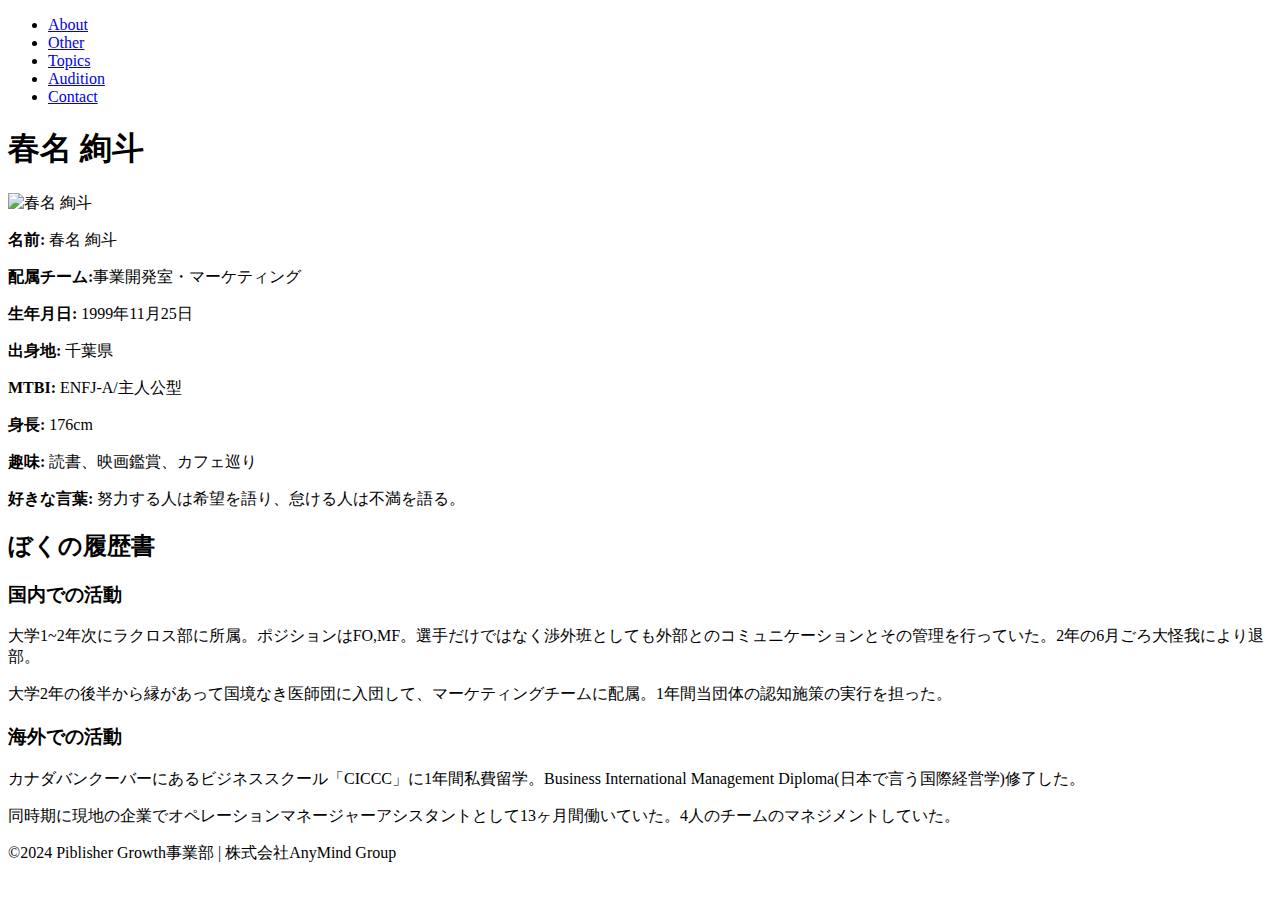
==== main.html @ 88bd71f5 "2回目" ====
<!DOCTYPE html>
<html lang="ja">
<head>
    <meta charset="UTF-8">
    <meta name="viewport" content="width=device-width, initial-scale=1.0">
    <title>Kento Haruna - 24卒 Publisher Growth事業部</title>
    <link rel="stylesheet" href="styles.css">
</head>
<body>
    <header>
        <nav>
            <ul>
                <li><a href="#about">About</a></li>
                <li><a href="#talent">Other</a></li>
                <li><a href="#topics">Topics</a></li>
                <li><a href="#audition">Audition</a></li>
                <li><a href="#contact">Contact</a></li>
            </ul>
        </nav>
    </header>
    <main>
        <section id="profile">
            <h1>春名 絢斗</h1>
            <div class="profile-image">
                <img src="IMG_kento.haruna.jpg" alt="春名 絢斗">
            </div>
            <div class="profile-details">
                <p><strong>名前:</strong> 春名 絢斗</p>
                <p><strong>配属チーム:</strong>事業開発室・マーケティング</p>
                <p><strong>生年月日:</strong> 1999年11月25日</p>
                <p><strong>出身地:</strong> 千葉県</p>
                <p><strong>MTBI:</strong> ENFJ-A/主人公型</p>
                <p><strong>身長:</strong> 176cm</p>
                <p><strong>趣味:</strong> 読書、映画鑑賞、カフェ巡り</p>
                <p><strong>好きな言葉:</strong> 努力する人は希望を語り、怠ける人は不満を語る。</p>
            </div>
        </section>
        <section id="works"> <!-- IDを英数字に変更 -->
            <h2>ぼくの履歴書</h2>
            <h3>国内での活動</h3>
            <p>大学1~2年次にラクロス部に所属。ポジションはFO,MF。選手だけではなく渉外班としても外部とのコミュニケーションとその管理を行っていた。2年の6月ごろ大怪我により退部。</p>
            <p>大学2年の後半から縁があって国境なき医師団に入団して、マーケティングチームに配属。1年間当団体の認知施策の実行を担った。</p>
            <h3>海外での活動</h3>
            <p>カナダバンクーバーにあるビジネススクール「CICCC」に1年間私費留学。Business International Management Diploma(日本で言う国際経営学)修了した。</p>
            <p>同時期に現地の企業でオペレーションマネージャーアシスタントとして13ヶ月間働いていた。4人のチームのマネジメントしていた。</p>
        </section>
    </main>
    <footer>
        <p>©2024 Piblisher Growth事業部 | 株式会社AnyMind Group</p>
    </footer>
</body>
</html>
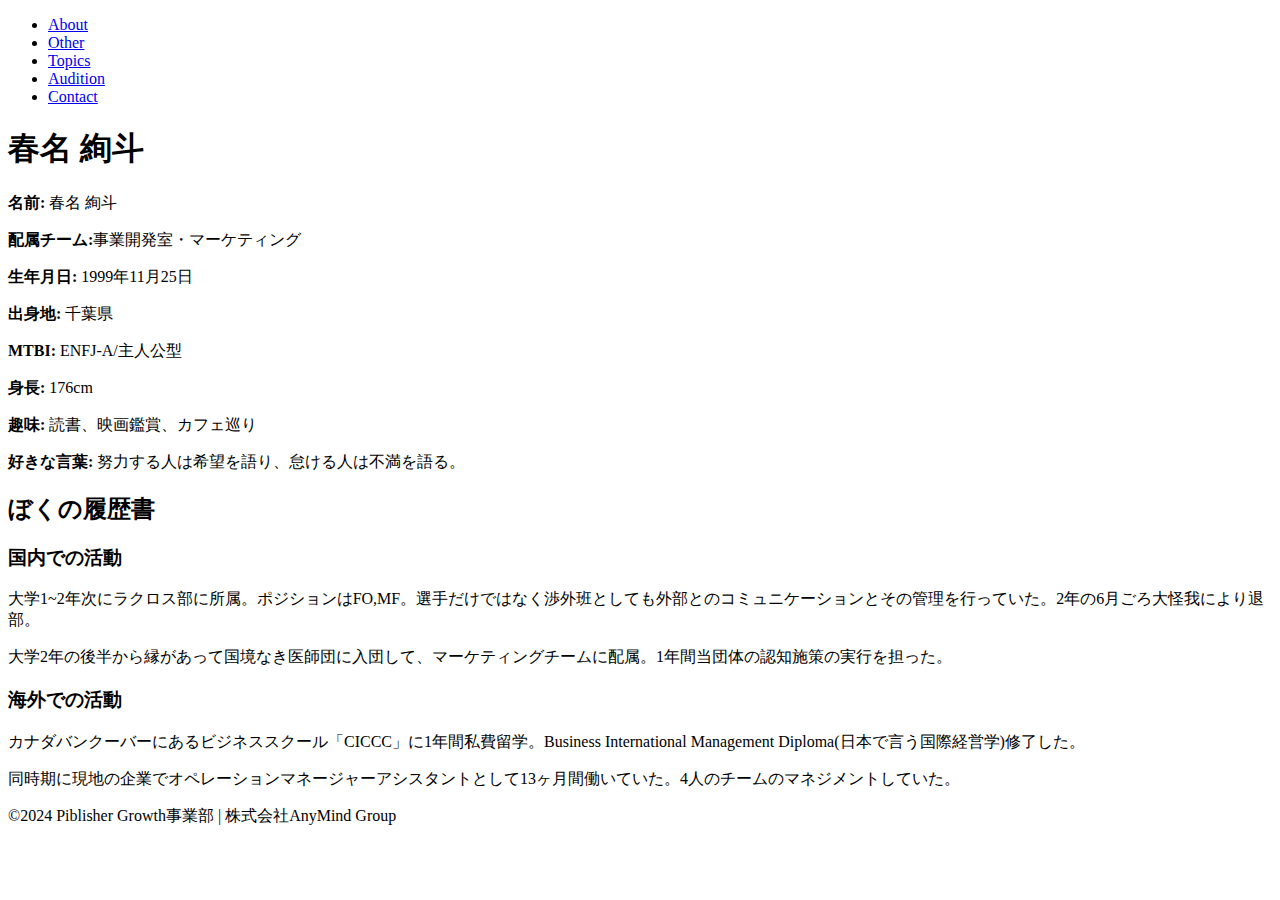
==== commit ac0cac0b: "4回目" ====
--- a/main.html
+++ b/main.html
@@ -21,9 +21,6 @@
     <main>
         <section id="profile">
             <h1>春名 絢斗</h1>
-            <div class="profile-image">
-                <img src="IMG_kento.haruna.jpg" alt="春名 絢斗">
-            </div>
             <div class="profile-details">
                 <p><strong>名前:</strong> 春名 絢斗</p>
                 <p><strong>配属チーム:</strong>事業開発室・マーケティング</p>
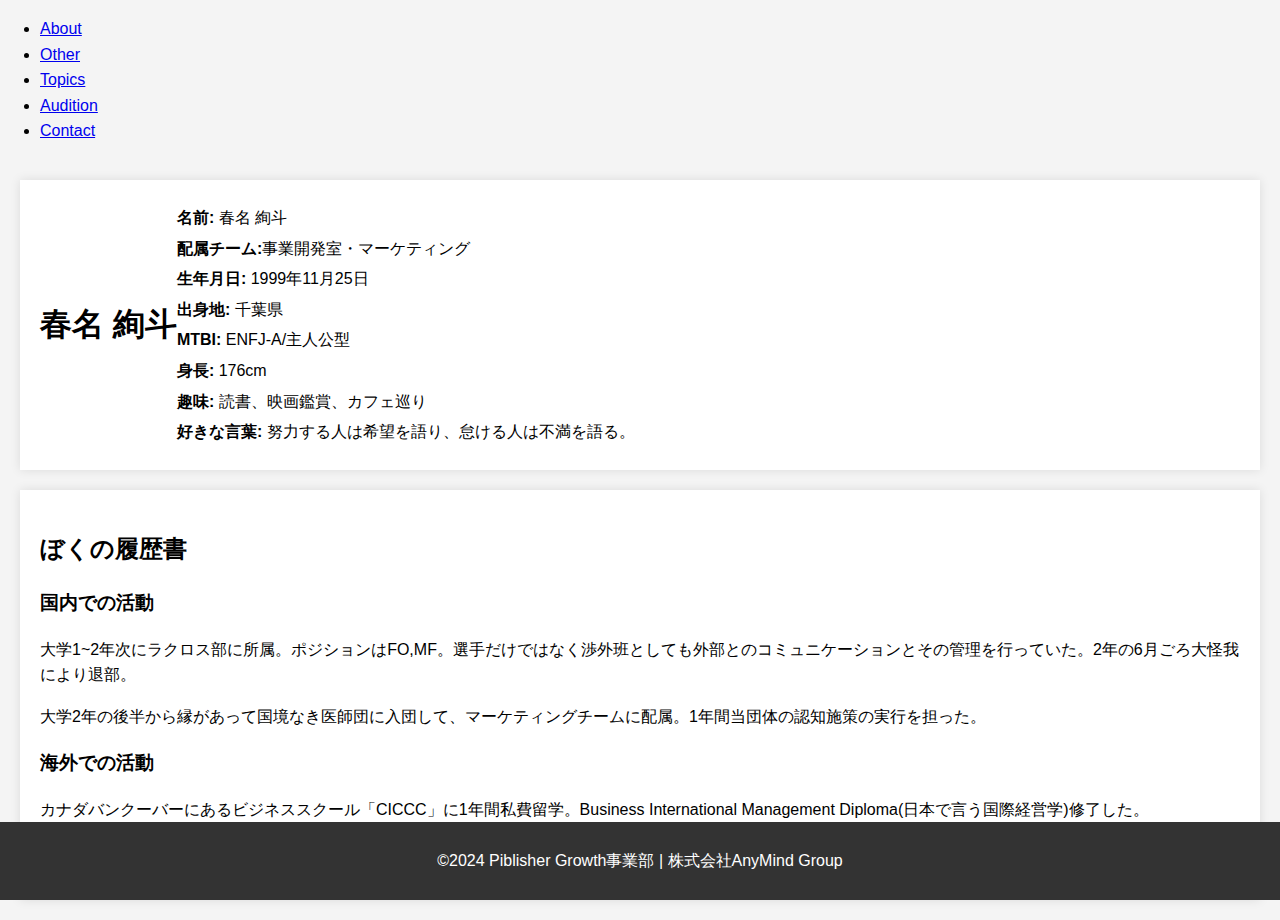
==== commit 05f57cf6: "Update main.html" ====
--- a/main.html
+++ b/main.html
@@ -4,7 +4,7 @@
     <meta charset="UTF-8">
     <meta name="viewport" content="width=device-width, initial-scale=1.0">
     <title>Kento Haruna - 24卒 Publisher Growth事業部</title>
-    <link rel="stylesheet" href="styles.css">
+    <link rel="stylesheet" href="main.css">
 </head>
 <body>
     <header>
@@ -46,4 +46,4 @@
         <p>©2024 Piblisher Growth事業部 | 株式会社AnyMind Group</p>
     </footer>
 </body>
-</html>+</html>
--- a/main.css
+++ b/main.css
@@ -0,0 +1,46 @@
+body {
+    font-family: Arial, sans-serif;
+    line-height: 1.6;
+    margin: 0;
+    padding: 0;
+    background-color: #f4f4f4;
+}
+main {
+    padding: 20px;
+}
+
+#profile {
+    display: flex;
+    align-items: center;
+    background: #fff;
+    padding: 20px;
+    margin-bottom: 20px;
+    box-shadow: 0 0 10px rgba(0, 0, 0, 0.1);
+}
+
+.profile-image img {
+    width: 200px;
+    height: auto;
+    margin-right: 20px;
+}
+
+.profile-details p {
+    margin: 5px 0;
+}
+
+#works { /* IDを英数字に変更 */
+    background: #fff;
+    padding: 20px;
+    box-shadow: 0 0 10px rgba(0, 0, 0, 0.1);
+}
+
+footer {
+    background: #333;
+    color: #fff;
+    text-align: center;
+    padding: 10px 0;
+    width: 100%;
+    bottom: 0;
+    left: 0;
+    position: fixed; /* absoluteからfixedに変更 */
+}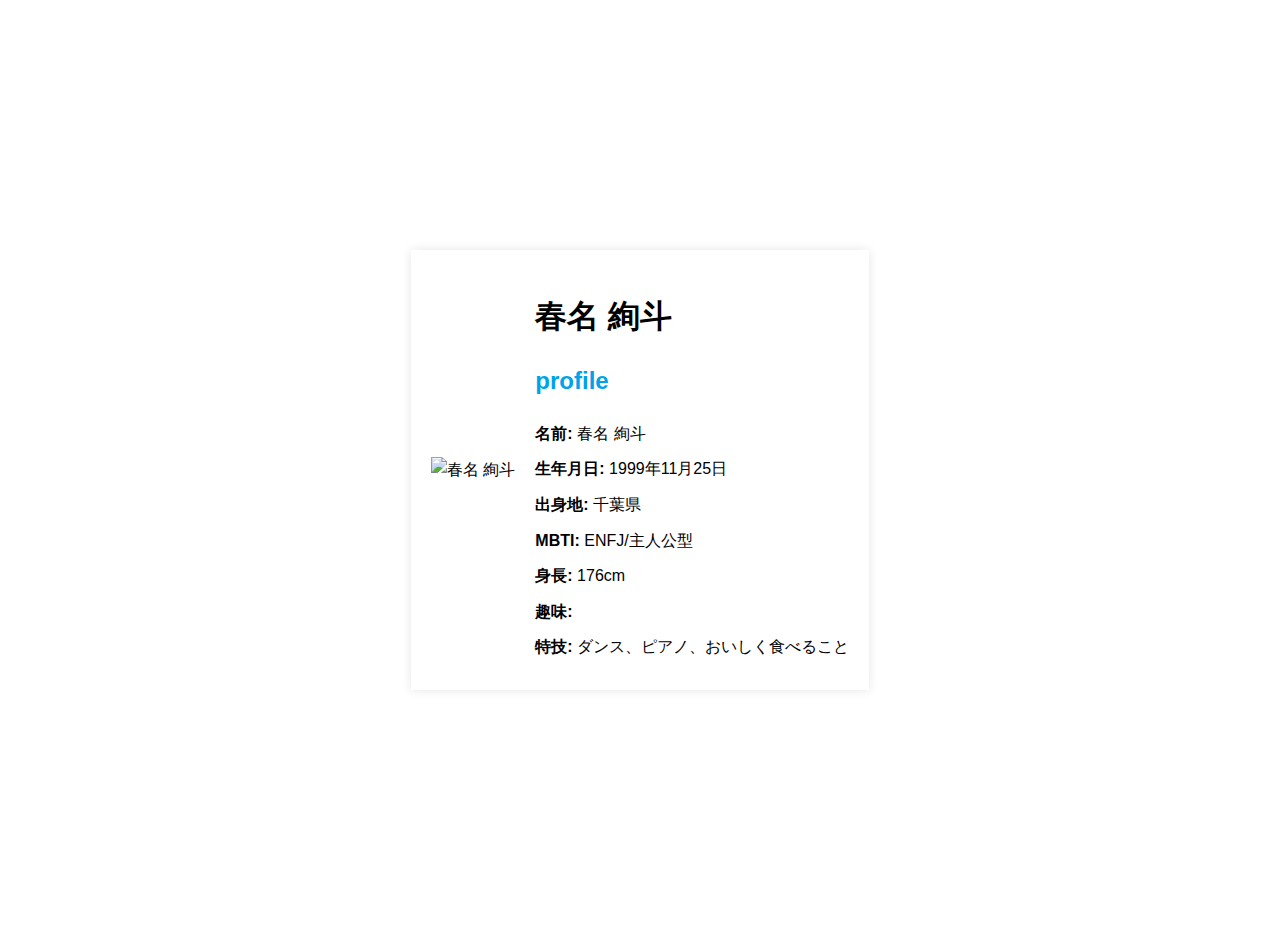
==== commit 22f21414: "ver2の1回目試み" ====
--- a/main.html
+++ b/main.html
@@ -3,47 +3,29 @@
 <head>
     <meta charset="UTF-8">
     <meta name="viewport" content="width=device-width, initial-scale=1.0">
+    <title>春名絢斗 - Profile</title>
+    <link rel="stylesheet" href="main.css">
     <title>Kento Haruna - 24卒 Publisher Growth事業部</title>
     <link rel="stylesheet" href="main.css">
 </head>
 <body>
-    <header>
-        <nav>
-            <ul>
-                <li><a href="#about">About</a></li>
-                <li><a href="#talent">Other</a></li>
-                <li><a href="#topics">Topics</a></li>
-                <li><a href="#audition">Audition</a></li>
-                <li><a href="#contact">Contact</a></li>
-            </ul>
-        </nav>
-    </header>
     <main>
         <section id="profile">
-            <h1>春名 絢斗</h1>
+            <div class="profile-image">
+                <img src="https://photos.app.goo.gl/aLqCPwcLXCzxSr9s8" alt="春名 絢斗">
+            </div>
             <div class="profile-details">
+                <h1>春名 絢斗</h1>
+                <h2>profile</h2>
                 <p><strong>名前:</strong> 春名 絢斗</p>
-                <p><strong>配属チーム:</strong>事業開発室・マーケティング</p>
                 <p><strong>生年月日:</strong> 1999年11月25日</p>
                 <p><strong>出身地:</strong> 千葉県</p>
-                <p><strong>MTBI:</strong> ENFJ-A/主人公型</p>
+                <p><strong>MBTI:</strong> ENFJ/主人公型</p>
                 <p><strong>身長:</strong> 176cm</p>
-                <p><strong>趣味:</strong> 読書、映画鑑賞、カフェ巡り</p>
-                <p><strong>好きな言葉:</strong> 努力する人は希望を語り、怠ける人は不満を語る。</p>
+                <p><strong>趣味:</strong> </p>
+                <p><strong>特技:</strong> ダンス、ピアノ、おいしく食べること</p>
             </div>
         </section>
-        <section id="works"> <!-- IDを英数字に変更 -->
-            <h2>ぼくの履歴書</h2>
-            <h3>国内での活動</h3>
-            <p>大学1~2年次にラクロス部に所属。ポジションはFO,MF。選手だけではなく渉外班としても外部とのコミュニケーションとその管理を行っていた。2年の6月ごろ大怪我により退部。</p>
-            <p>大学2年の後半から縁があって国境なき医師団に入団して、マーケティングチームに配属。1年間当団体の認知施策の実行を担った。</p>
-            <h3>海外での活動</h3>
-            <p>カナダバンクーバーにあるビジネススクール「CICCC」に1年間私費留学。Business International Management Diploma(日本で言う国際経営学)修了した。</p>
-            <p>同時期に現地の企業でオペレーションマネージャーアシスタントとして13ヶ月間働いていた。4人のチームのマネジメントしていた。</p>
-        </section>
     </main>
-    <footer>
-        <p>©2024 Piblisher Growth事業部 | 株式会社AnyMind Group</p>
-    </footer>
 </body>
 </html>
--- a/main.css
+++ b/main.css
@@ -5,7 +5,13 @@
     padding: 0;
     background-color: #f4f4f4;
 }
+
 main {
+    display: flex;
+    justify-content: center;
+    align-items: center;
+    height: 100vh;
+    background-color: #ffffff;
     padding: 20px;
 }
 
@@ -14,33 +20,30 @@
     align-items: center;
     background: #fff;
     padding: 20px;
-    margin-bottom: 20px;
     box-shadow: 0 0 10px rgba(0, 0, 0, 0.1);
 }
 
 .profile-image img {
-    width: 200px;
+    width: 300px;
     height: auto;
     margin-right: 20px;
 }
 
-.profile-details p {
-    margin: 5px 0;
+.profile-details {
+    max-width: 400px;
 }
 
-#works { /* IDを英数字に変更 */
-    background: #fff;
-    padding: 20px;
-    box-shadow: 0 0 10px rgba(0, 0, 0, 0.1);
+.profile-details h1 {
+    font-size: 2em;
+    margin-bottom: 10px;
 }
 
-footer {
-    background: #333;
-    color: #fff;
-    text-align: center;
-    padding: 10px 0;
-    width: 100%;
-    bottom: 0;
-    left: 0;
-    position: fixed; /* absoluteからfixedに変更 */
-}+.profile-details h2 {
+    font-size: 1.5em;
+    color: #00a2e8;
+    margin-bottom: 20px;
+}
+
+.profile-details p {
+    margin: 10px 0;
+}
--- a/main.css
+++ b/main.css
@@ -5,7 +5,13 @@
     padding: 0;
     background-color: #f4f4f4;
 }
+
 main {
+    display: flex;
+    justify-content: center;
+    align-items: center;
+    height: 100vh;
+    background-color: #ffffff;
     padding: 20px;
 }
 
@@ -14,33 +20,30 @@
     align-items: center;
     background: #fff;
     padding: 20px;
-    margin-bottom: 20px;
     box-shadow: 0 0 10px rgba(0, 0, 0, 0.1);
 }
 
 .profile-image img {
-    width: 200px;
+    width: 300px;
     height: auto;
     margin-right: 20px;
 }
 
-.profile-details p {
-    margin: 5px 0;
+.profile-details {
+    max-width: 400px;
 }
 
-#works { /* IDを英数字に変更 */
-    background: #fff;
-    padding: 20px;
-    box-shadow: 0 0 10px rgba(0, 0, 0, 0.1);
+.profile-details h1 {
+    font-size: 2em;
+    margin-bottom: 10px;
 }
 
-footer {
-    background: #333;
-    color: #fff;
-    text-align: center;
-    padding: 10px 0;
-    width: 100%;
-    bottom: 0;
-    left: 0;
-    position: fixed; /* absoluteからfixedに変更 */
-}+.profile-details h2 {
+    font-size: 1.5em;
+    color: #00a2e8;
+    margin-bottom: 20px;
+}
+
+.profile-details p {
+    margin: 10px 0;
+}
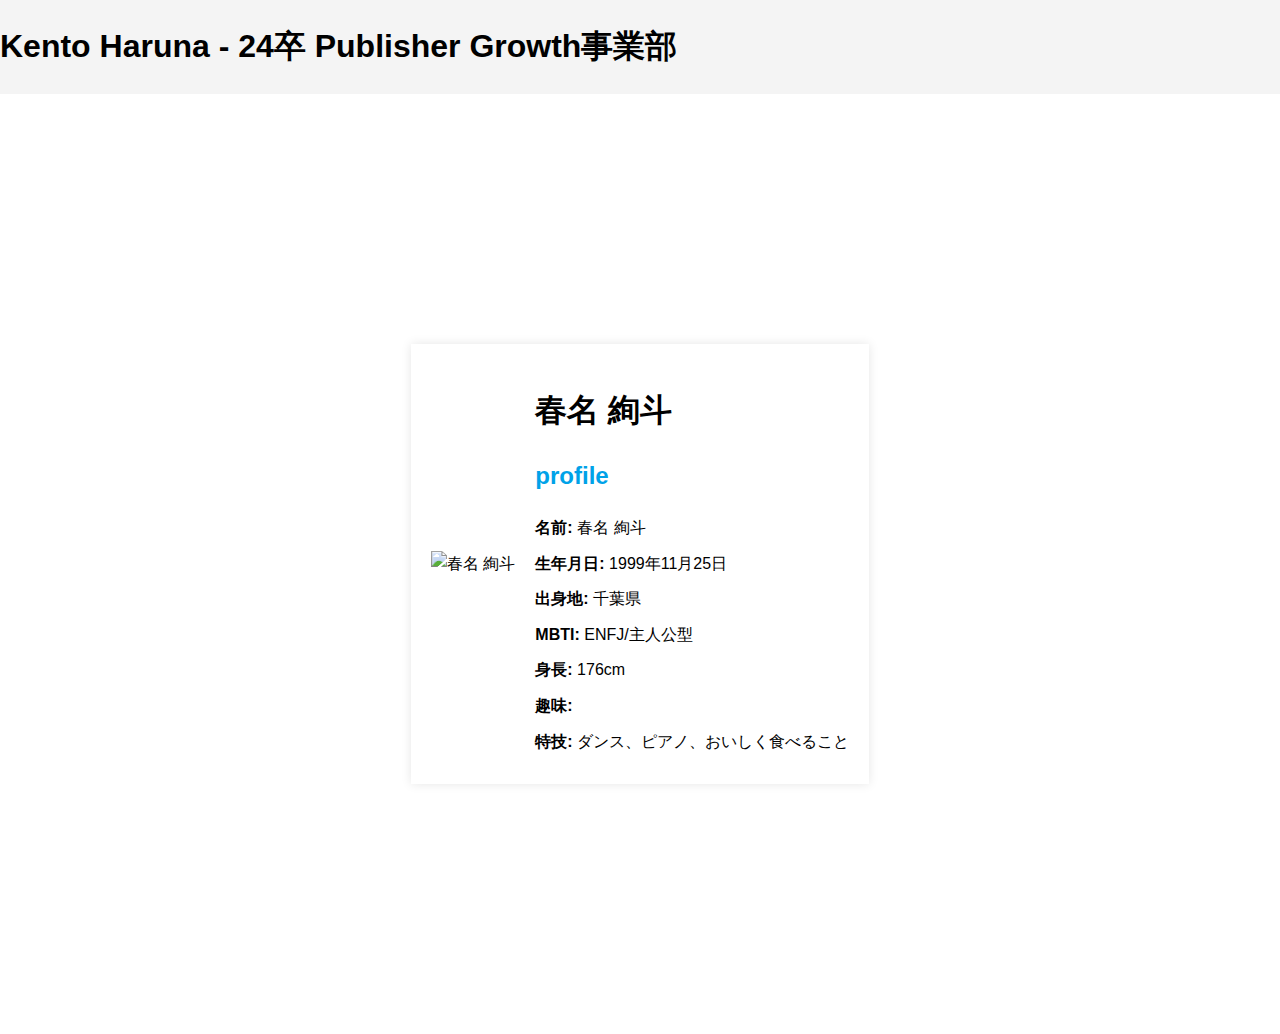
==== commit 8e15cd3b: "Update main.html" ====
--- a/main.html
+++ b/main.html
@@ -5,7 +5,7 @@
     <meta name="viewport" content="width=device-width, initial-scale=1.0">
     <title>春名絢斗 - Profile</title>
     <link rel="stylesheet" href="main.css">
-    <title>Kento Haruna - 24卒 Publisher Growth事業部</title>
+    <h1>Kento Haruna - 24卒 Publisher Growth事業部</h1>
     <link rel="stylesheet" href="main.css">
 </head>
 <body>
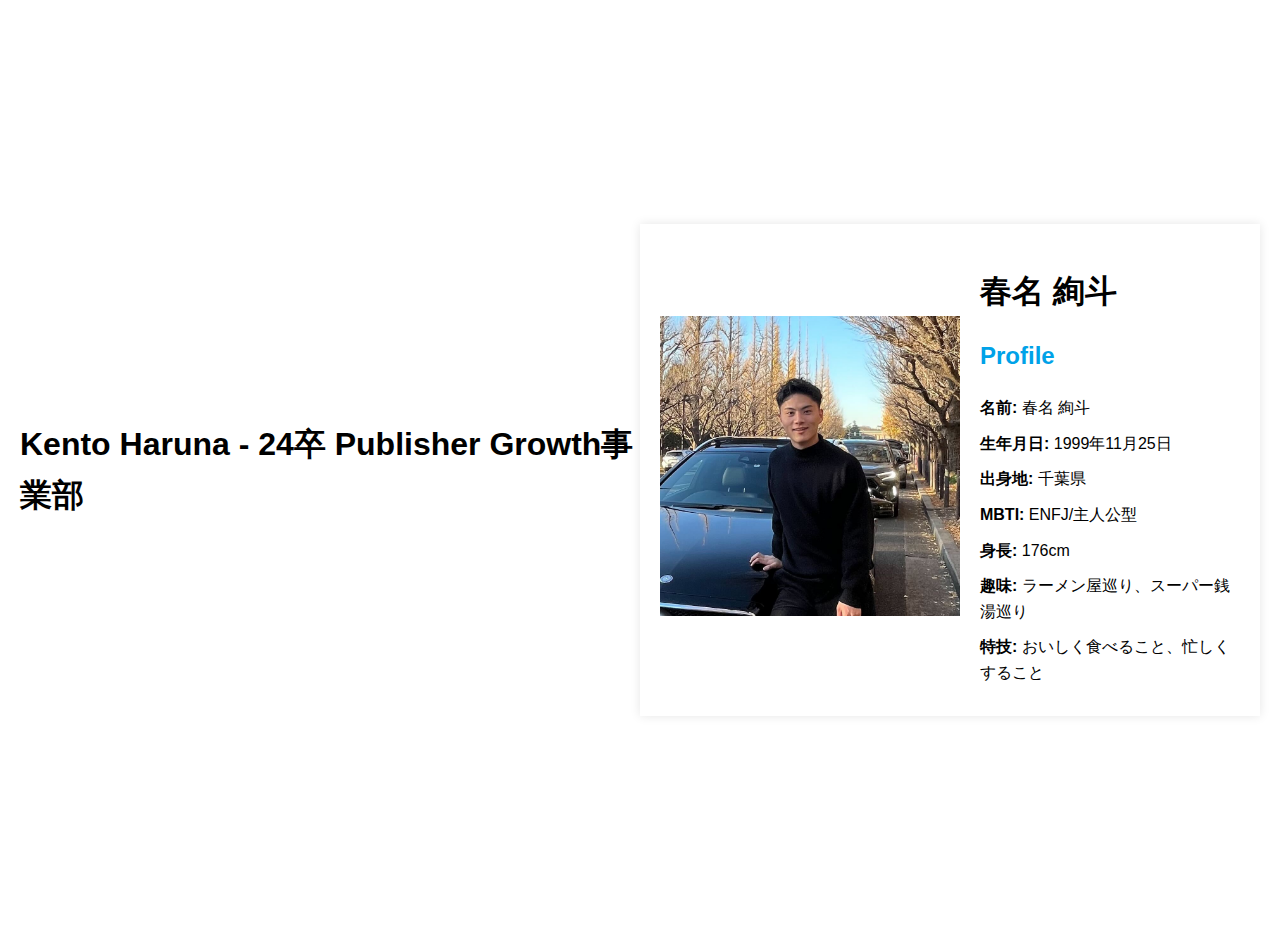
==== commit f2d6ad4c: "gptが直した" ====
--- a/main.html
+++ b/main.html
@@ -3,27 +3,27 @@
 <head>
     <meta charset="UTF-8">
     <meta name="viewport" content="width=device-width, initial-scale=1.0">
-    <title>春名絢斗 - Profile</title>
-    <link rel="stylesheet" href="main.css">
-    <h1>Kento Haruna - 24卒 Publisher Growth事業部</h1>
-    <link rel="stylesheet" href="main.css">
+    <title>Kento Haruna - 24卒 Publisher Growth事業部</title>
+    <link rel="stylesheet" href="style.css">
 </head>
 <body>
     <main>
+        <h1>Kento Haruna - 24卒 Publisher Growth事業部</h1>
         <section id="profile">
             <div class="profile-image">
-                <img src="https://photos.app.goo.gl/aLqCPwcLXCzxSr9s8" alt="春名 絢斗">
+                <!-- ここに適切な画像URLを入れる -->
+                <img src="IMG_kento.haruna.jpg" alt="春名 絢斗">
             </div>
             <div class="profile-details">
                 <h1>春名 絢斗</h1>
-                <h2>profile</h2>
+                <h2>Profile</h2>
                 <p><strong>名前:</strong> 春名 絢斗</p>
                 <p><strong>生年月日:</strong> 1999年11月25日</p>
                 <p><strong>出身地:</strong> 千葉県</p>
                 <p><strong>MBTI:</strong> ENFJ/主人公型</p>
                 <p><strong>身長:</strong> 176cm</p>
-                <p><strong>趣味:</strong> </p>
-                <p><strong>特技:</strong> ダンス、ピアノ、おいしく食べること</p>
+                <p><strong>趣味:</strong> ラーメン屋巡り、スーパー銭湯巡り</p>
+                <p><strong>特技:</strong> おいしく食べること、忙しくすること</p>
             </div>
         </section>
     </main>
--- a/style.css
+++ b/style.css
@@ -0,0 +1,42 @@
+body {
+    font-family: Arial, sans-serif;
+    line-height: 1.6;
+    margin: 0;
+    padding: 0;
+    background-color: #F4F4F4;
+}
+main {
+    display: flex;
+    justify-content: center;
+    align-items: center;
+    height: 100vh;
+    background-color: #FFFFFF;
+    padding: 20px;
+}
+#profile {
+    display: flex;
+    align-items: center;
+    background: #fff;
+    padding: 20px;
+    box-shadow: 0 0 10px rgba(0, 0, 0, 0.1);
+}
+.profile-image img {
+    width: 300px;
+    height: auto;
+    margin-right: 20px;
+}
+.profile-details {
+    max-width: 400px;
+}
+.profile-details h1 {
+    font-size: 2em;
+    margin-bottom: 10px;
+}
+.profile-details h2 {
+    font-size: 1.5em;
+    color: #00A2E8;
+    margin-bottom: 20px;
+}
+.profile-details p {
+    margin: 10px 0;
+}